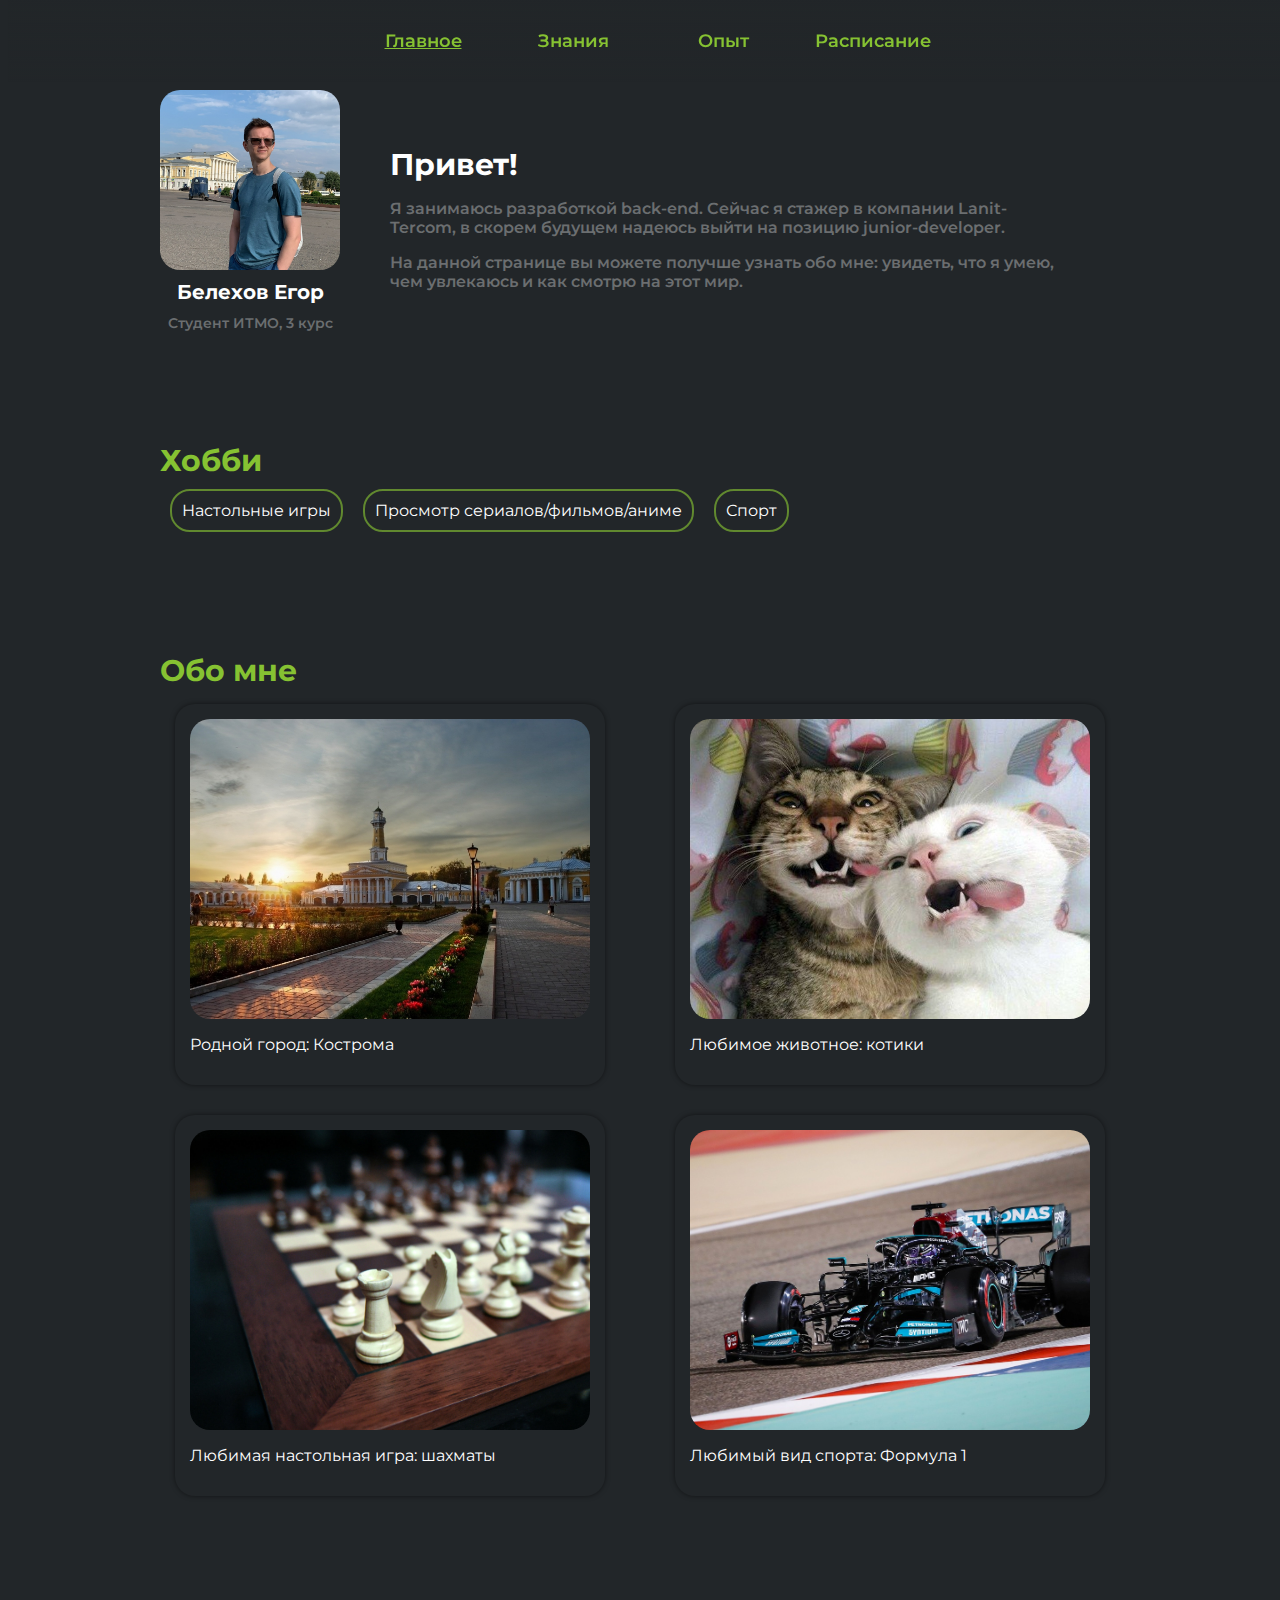
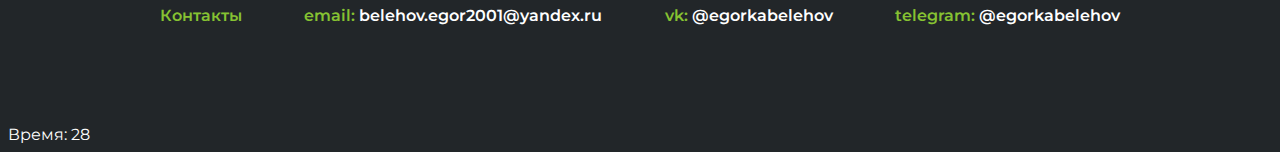
==== HTML/index.html @ 8b75dd88 "fixes" ====
<!DOCTYPE html>
<html lang="ru">
	<head>
		<meta charset="utf-8">
		<link href="../CSS/outlines.css" rel="stylesheet">
		<meta name="keywords" content="Егор,Белехов,портфолио,резюме">
		<meta name="description" content="Это резюме-портфолио Белехова Егора.">
		<title>Белехов Егор М33021</title>
		<link rel="preconnect" href="https://fonts.googleapis.com">
		<link rel="preconnect" href="https://fonts.gstatic.com" crossorigin>
		<link href="https://fonts.googleapis.com/css2?family=Montserrat:wght@400;600&display=swap" rel="stylesheet">
		<style>
			body {
				background-color: #222629;
				font-family: 'Montserrat', sans-serif;
			}
		</style>
	</head>
	<body>
		<header>
			<div class="navigation">
				<div class="navigation__row">
					<div class="navigation__item">
						<div class="navigation__tags">
							<a class="navigation__tag" id="main" href="#aboutme">Главное</a>
							<a class="navigation__tag" id="knowledge" href="knowledge_page.html">Знания</a>
							<a class="navigation__tag" id="experience" href="experience_page.html">Опыт</a>
							<a class="navigation__tag" id="schedule" href="schedule.html">Расписание</a>
						</div>
					</div>
				</div>
			</div>
		</header>
		<main>
			<section class="block description">
				<a class="anchor" name="aboutme"></a>
				
				<div class="description__text">
					<div class="person-card">
						<div class="person-card__image" style="background: url('../Resources/me.jpg') center/cover no-repeat"></div>
						<div class="person-cart__text">
							<div class="person-card__title light__text">Белехов Егор</div>
							<div class="person-card__subtitle dark__text">Студент ИТМО, 3 курс</div>
						</div>
					</div>
				</div>
				
				<div class="description__text">
					<p class="description__title block__title light__text">Привет!</p>
					<p class="block__subtitle dark__text">Я занимаюсь разработкой back-end. Сейчас я стажер в компании Lanit-Tercom, в скорем будущем надеюсь выйти на позицию junior-developer.</p>
					<p class="block__subtitle dark__text">На данной странице вы можете получше узнать обо мне: увидеть, что я умею, чем увлекаюсь и как смотрю на этот мир.</p>
				</div>
				
			</section>
				
			<section class="block hobbies" name="my_hobby">
				<a class="anchor" name="my_hobby"></a>
				<div class="block__title green__text">Хобби</div>
					<div class="hobbies__list">
						<div class="hobbies__hobby light__text">Настольные игры</div>
						<div class="hobbies__hobby light__text">Просмотр сериалов/фильмов/аниме</div>
						<div class="hobbies__hobby light__text">Спорт</div>
					</div>
			</section>
			
			<section class="block about" name="about_me">
				<a class="anchor" name="about_me"></a>
				<div class="block__title green__text">Обо мне</div>
				<div class="about__list">
					<div class="about__card">
						<div class="about__image" style="background: url('../Resources/Kostroma.jpg') center/cover no-repeat"></div>
						<p>Родной город: Кострома</p>
					</div>
					<div class="about__card">
						<div class="about__image" style="background: url('../Resources/Cats.jpg') center/cover no-repeat"></div>
						<p>Любимое животное: котики</p>
					</div>
					<div class="about__card">
						<div class="about__image" style="background: url('../Resources/Chess.jpg') center/cover no-repeat"></div>
						<p>Любимая настольная игра: шахматы</p>
					</div>
					<div class="about__card">
						<div class="about__image" style="background: url('../Resources/F1.jpg') center/cover no-repeat"></div>
						<p>Любимый вид спорта: Формула 1</p>
					</div>
				</div>
			</section>
			
		</main>
		<footer>
			<div class="block contact">
				<div class="contact__title">Контакты</div>
				<div class="contact__record">
					<span class="green__text">email: </span>
					<span class="light__text">belehov.egor2001@yandex.ru</span>
				</div>
				<div class="contact__record">
					<span class="green__text">vk: </span>
					<span class="light__text">@egorkabelehov</span>
				</div>
				<div class="contact__record">
					<span class="green__text">telegram: </span>
					<span class="light__text">@egorkabelehov</span>
				</div>
			</div>
			<div class="light__text" id="task4-2"></div>
		</footer>
	</body>
	<script src="../JS/main_script.js"></script>
</html>
---- CSS/outlines.css ----
html {
	scroll-behavior: smooth
}

p {
  text-align: left;
  font-size: 16px;
	color: #FFFFFF;
}

ol {
	color: #FEFFFF;
}

ul {
  list-style-type: circle;
	color: #6B6E70;
	font-size: 16px;
}

li {
	margin: 5px;
}

h4 {
	color: #FEFFFF;
}

code {
	font-family: Inconsolata, Monaco, Consolas;
	tab-size: 2;
	color: #FFFFFF;
	margin-left: auto;
	margin-right: auto;
}

.anchor {
	position: absolute;
	top: -90px;
}

.dark__text {
	color: #6B6E70;
}

.light__text {
	color: #FEFFFF;
}

.green__text {
	color: #86C232;
}

.navigation {
	font-weight: 600;
	z-index: 5;
	position: fixed;
	top: 0px;
	width: 100%;
	background-image: linear-gradient(rgba(34, 38, 41, 1), rgba(34, 38, 41, 0));
}

.navigation__row {
	font-size: 18px;
	display: flex;
	justify-content: space-between;
	margin-left: auto;
	margin-right: auto;
	padding: 30px;
	max-width: 1200px;
	align-items: center;
}

.navigation__tags {
	display: flex;
	justify-content: center;
}

.navigation__item {
	text-align: center;
	width: 100px;
	flex-grow: 2;
}

.navigation__tag {
	text-decoration: none;
	color: #86C232;
	width: 150px;
	text-align: center;
	transition: 0.2s ease;
}

.navigation__tag:hover {
	color: white;
}

.navigation__tag_selected {
	text-decoration: underline;
}

.block {
	padding: 20px;
	margin: 70px auto;
	width: 100%;
	box-sizing: border-box;
	position: relative;
}

.block:last-child {
	padding-bottom: 5px;
	margin-bottom: 0;
}

.description {
	max-width: 1000px;
	display: flex;
	justify-content: space-between;
	align-items: center;
}

.description:nth-child(2) {
	flex-grow: 2;
}

.description__text {
	text-align: left;
	margin-right: 50px;
}

.description__title {
	margin-bottom: 15px;
}

.block__title {
	font-size: 30px;
	font-weight: 700;
}

.block__subtitle {
	text-align: left;
	font-weight: 600;
	font-size: 16px;
	margin-bottom: 15px;
}

.person-card {
	display: grid;
	grid-columns: auto;
	grid-row-gap: 10px;
	text-align: center;
}

.person-card__image {
  height: 180px;
  width: 180px;
  border-radius: 20px;
  background: white;
  margin-left: auto;
  margin-right: auto;
}

.person-card__title {
  font-weight: 700;
  font-size: 20px;
	margin-bottom: 10px;
}

.person-card__subtitle {
  font-weight: 600;
  font-size: 14px;
}

.skills {
	max-width: 1000px;
	align-items: left;
}

.skills__list {
	max-width: 1000px;
	display: flex;
	flex-wrap: wrap;
	align-items: center;
}

.skills__skill {
	margin: 10px;
	padding: 10px;
	border-color: #61892F;
	border-style: solid;
	border-width: 2px;
	border-radius: 20px;
	font-size: 16px;
}

.experience {
	max-width: 1000px;
	align-items: left;
}

.education {
	max-width: 1000px;
	align-items: left;
}

.hobbies {
	max-width: 1000px;
	align-items: left;
}

.hobbies__list {
	max-width: 1000px;
	display: flex;
	flex-wrap: wrap;
	align-items: center;
}

.hobbies__hobby {
	margin: 10px;
	padding: 10px;
	border-color: #61892F;
	border-style: solid;
	border-width: 2px;
	border-radius: 20px;
	font-size: 16px;
}

.education__table {
	display: grid;
	grid-template-columns: 1fr 2fr;
	grid-template-rows: auto;
	grid-row-gap: 30px;
	grid-column-gap: 30px;
	text-align: left;
	padding: 30px;
	margin-bottom: 45px;
}

.education__title-small {
	font-weight: 700;
	color: #FEFFFF;
}

.education__subtitle {
	color: #FEFFFF;
	text-align: left;
	font-weight: 600;
	font-size: 16px;
	margin-bottom: 15px;
}

.about {
	max-width: 1000px;
	align-items: center;
}

.about__list {
	max-width: 1000px;
	display: flex;
	flex-wrap: wrap;
	align-items: center;
	justify-content: space-between;
}

.about__card {
	border-radius: 20px;
	display: inline-block;
	padding: 15px;
	margin: 15px;
	position: relative;
	box-shadow: 0 0 5px rgb(0 0 0 / 50%);
}

.about__image {
	height: 300px;
	width: 400px;
  border-radius: 20px;
  margin-left: auto;
  margin-right: auto;
}

.contact {
	max-width: 1000px;
	max-height: 100px;
	display: flex;
	flex-direction: rows;
	flex-wrap: wrap;
	justify-content: space-between;
	align-items: right;
}

.contact__title {
	font-weight: 600;
	font-size: 16px;
	color: #86C232;
	margin-bottom: 10px;
}

.contact__record {
	font-size: 16px;
	text-align: left;
	font-weight: 600;
	margin-bottom: 10px;
}
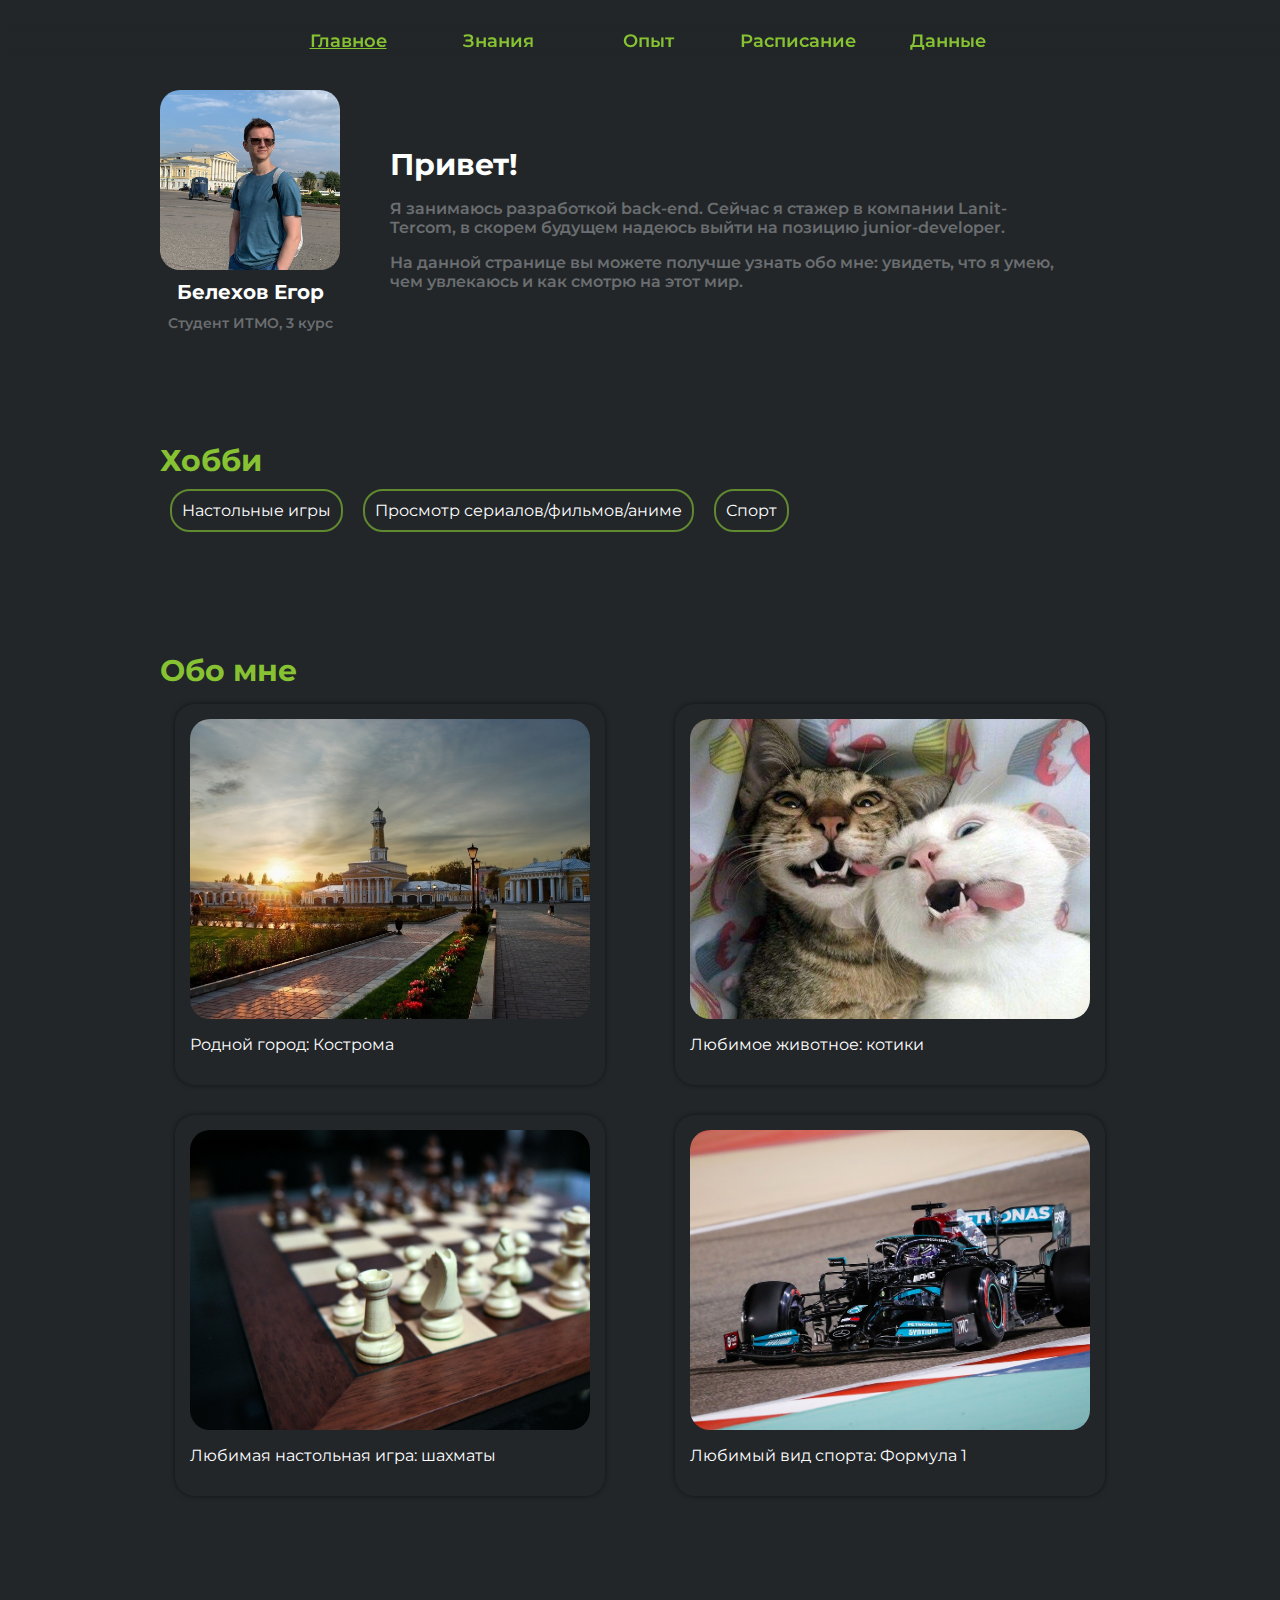
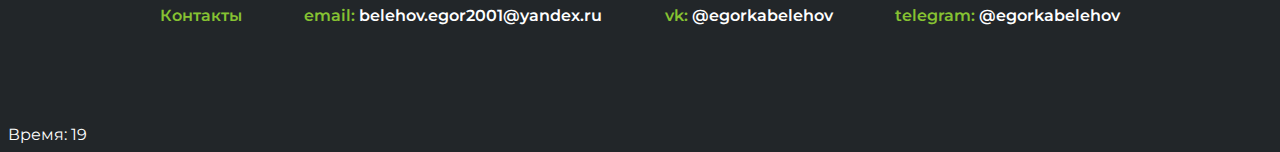
==== commit 6a36e377: "add lab6" ====
--- a/HTML/index.html
+++ b/HTML/index.html
@@ -26,6 +26,7 @@
 							<a class="navigation__tag" id="knowledge" href="knowledge_page.html">Знания</a>
 							<a class="navigation__tag" id="experience" href="experience_page.html">Опыт</a>
 							<a class="navigation__tag" id="schedule" href="schedule.html">Расписание</a>
+							<a class="navigation__tag" id="data" href="data.html">Данные</a>
 						</div>
 					</div>
 				</div>
